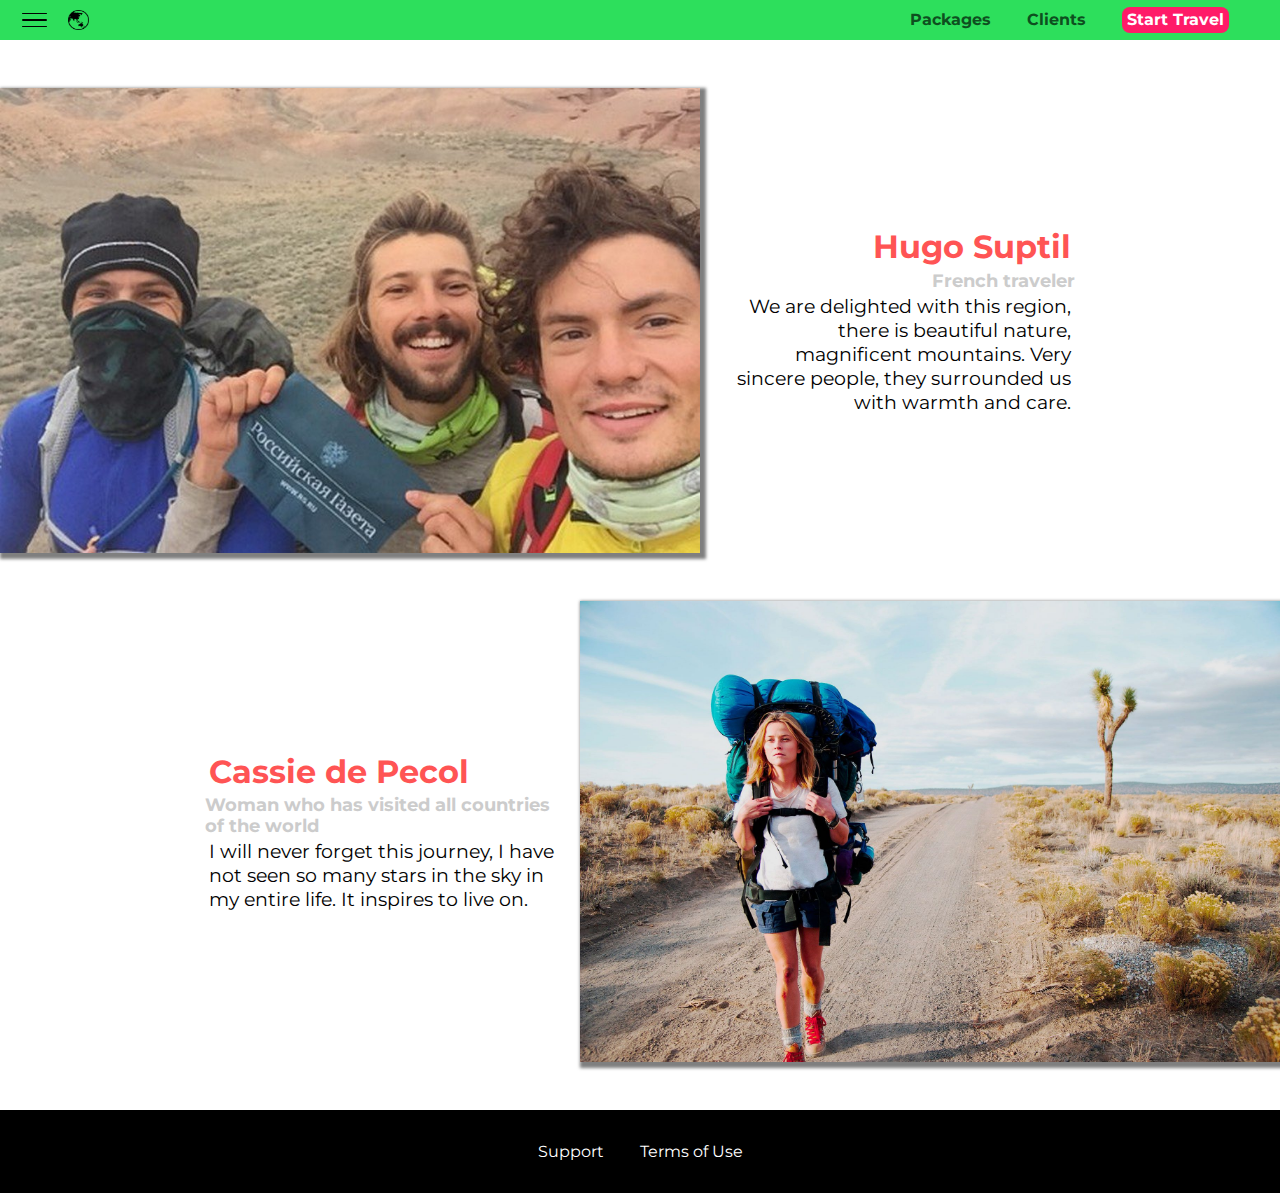
==== clients/index.html @ a16b519d "first commit" ====
<!DOCTYPE html>
<html lang="en">

<head>
    <meta charset="UTF-8">
    <meta http-equiv="X-UA-Compatible" content="ie=edge">
    <meta name="viewport" content="width=device-width, initial-scale=1.0">
    <title>Far East Travel</title>
    <link rel="shortcut icon" href="../favicon.png">
    <link rel="stylesheet" href="../shared.css">
    <link rel="stylesheet" href="customers.css">
</head>

<body>
<div class="backdrop"></div>
<header class="main-header">
    <div>
        <button class="toggle-button">
            <span class="toggle-button__bar"></span>
            <span class="toggle-button__bar"></span>
            <span class="toggle-button__bar"></span>
        </button>
        <a href="../index.html" class="main-header__brand">
            <img src="../favicon.png" alt="FarEast">
        </a>
    </div>
    <nav class="main-nav">
        <ul class="main-nav__items">
            <li class="main-nav__item">
                <a href="../packages/index.html">Packages</a>
            </li>
            <li class="main-nav__item">
                <a href="../clients/index.html">Clients</a>
            </li>
            <li class="main-nav__item main-nav__item--cta">
                <a href="../start-travel/index.html">Start Travel</a>
            </li>
        </ul>
    </nav>
</header>
<nav class="mobile-nav">
    <ul class="mobile-nav__items">
        <li class="mobile-nav__item">
            <a href="../packages/index.html">Packages</a>
        </li>
        <li class="mobile-nav__item">
            <a href="../clients/index.html">Clients</a>
        </li>
        <li class="mobile-nav__item">
            <a href="../start-travel/index.html">Start Travel</a>
        </li>
    </ul>
</nav>
<main>
    <div>
        <div class="testimonial" id="customer-1">
            <div class="testimonial__image-container">
                <img src="./2_testimonial.jpg" alt="Mike Statham - Customer" class="testimonial__image">
            </div>
            <div class="testimonial__info">
                <h1 class="testimonial__name">Hugo Suptil</h1>
                <h2 class="testimonial__subtitle">French traveler
                </h2>
                <p class="testimonial__text">We are delighted with this region, there is beautiful nature, magnificent mountains. Very sincere people, they surrounded us with warmth and care.</p>
            </div>
        </div>
        <div class="testimonial" id="customer-2">

            <div class="testimonial__info">
                <h1 class="testimonial__name">Cassie de Pecol</h1>
                <h2 class="testimonial__subtitle">Woman who has visited all countries of the world
                </h2>
                <p class="testimonial__text">I will never forget this journey, I have not seen so many stars in the sky in my entire life. It inspires to live on.
                </p>
            </div>
            <div class="testimonial__image-container">
                <img src="./1_testimonial.jpeg" alt="John Mellow - Customer" class="testimonial__image">
            </div>
        </div>
    </div>
</main>
<footer class="main-footer">
    <nav>
        <ul class="main-footer__links">
            <li class="main-footer__link">
                <a href="#">Support</a>
            </li>
            <li class="main-footer__link">
                <a href="#">Terms of Use</a>
            </li>
        </ul>
    </nav>
</footer>
<script src="../shared.js"></script>
</body>

</html>
---- shared.css ----
@import url('https://fonts.googleapis.com/css?family=Roboto:100i,400,900');
@import url('https://fonts.googleapis.com/css?family=Anton');
@import url('https://fonts.googleapis.com/css?family=Montserrat:400,700');

* {
    box-sizing: border-box;
}

body {
    font-family: 'Montserrat', sans-serif;
    margin: 0;
}
main{
    min-height: calc(100% - 1.25rem - 6.25rem);
    margin-top: 1.5rem;
}

.backdrop{
    position: fixed;
    display: none;
    top: 0;
    left: 0;
    z-index: 100;
    width: 100vw;
    height: 100vh;
    background: rgba(0,0,0,0.5);
}
.section-title {
    color: #2ddf5c;
    text-align: center;
    margin: 1.25rem;
}

.main-header {
    position: fixed;
    top: 0;
    left: 0;
    width: 100%;
    background: #2ddf5c;
    padding: 0.5rem 1rem;
    z-index: 1;
}
.main-header__brand{
    height: 1.3rem;
    display: inline-block;
    vertical-align: middle;
}
.main-header__brand img{
    height: 100%;
}

.main-header > div {
    display: inline-block;
    vertical-align: middle;
}
.main-nav{

    display: inline-block;
    text-align: right;
    width: calc(100% - 6rem);
    vertical-align: middle;

}
.main-nav__items{
    margin: 0;
    padding: 0;
    list-style: none;

}
.main-nav__item{
    display: inline-block;
    margin: 0 1rem;

}
.main-nav__item a,
.mobile-nav__item a {
    color: #0e4f1f;
    text-decoration: none;
    font-weight: bold;
    padding: 0.2rem 0;
}

.main-nav__item a:hover,
.main-nav__item a:active{
    color: white;
    border-bottom: 5px solid white;

}
.main-nav__item--cta a,
.mobile-nav__item-cta a {
    color: white;
    background: #ff1b68;
    padding: 0.2rem 0.3rem;
    border-radius: 8px;
}
.main-nav__item--cta a:hover,
.main-nav__item--cta a:active,
.mobile-nav__item-cta a:hover,
.mobile-nav__item-cta a:active{
    color: red;
    background: white;
    border: none;
}

.main-footer{
    background-color: black;
    padding: 2rem;
    margin-top: 3rem;
}
.main-footer__links{
    list-style: none;
    margin: 0;
    padding: 0;
    text-align: center;
}
.main-footer__link{
    display: inline-block;
    margin: 0 1rem;
}
.main-footer__link a {
    color: white;
    text-decoration: none;
}
.main-footer__link a:hover,
.main-footer__link a:active{
    color: #cccccc;
}

.mobile-nav {
    display: none;
    position: fixed;
    z-index: 101;
    top: 0;
    left: 0;
    background: white;
    width: 30%;
    height: 100vh;
}

.mobile-nav__items {
    width: 90%;
    height: 100%;
    list-style: none;
    margin: 10% auto;
    padding: 0;
    text-align: center;
}

.mobile-nav__item {
    margin: 1rem 0;
}

.mobile-nav__item a {
    font-size: 1.5rem;
}

.toggle-button {
    width: 3rem;
    background: transparent;
    border: none;
    cursor: pointer;
    padding-top: 0;
    padding-bottom: 0;
    vertical-align: middle;
}

.toggle-button:focus {
    outline: none;
}

.toggle-button__bar {
    width: 70%;
    height: 0.1rem;
    background: black;
    display: block;
    margin: 0.3rem 0;
    border-radius: 20px;
}
.open{
    display: block !important;
}
.button{
    background-color: #0e4f1f;
    color: white;
    border: 1px solid #0e4f1f;;
    font: inherit;
    cursor: pointer;
    padding: 0.5rem;
    border-radius: 10px;
    font-weight: bold;
}
.button[disabled] {
    cursor: not-allowed;
    border: #a1a1a1;
    background: #cccccc;
    color: #6a6666;
}
---- clients/customers.css ----
main{
  padding-top: 1rem;
}
.testimonial {
  font-size: 1.2rem;
}
.testimonial__image-container{
  width: 100%;
  box-shadow: 3px 3px 3px 3px rgba(0,0,0,0.5);
}
.testimonial__image{
  width: 100%;
  vertical-align: middle;

}
.testimonial__info {
    text-align: right;
  padding: 0.9rem;
  vertical-align: middle;
  width: 100%;
}

#customer-2.testimonial {
  text-align: right;
}

#customer-2 .testimonial__info {
  text-align: left;
}

.testimonial__name {
  margin: 0.2rem;
  color: #ff5454;
  font-size: 2rem;
}

.testimonial__subtitle {
  margin: 0;
  color: #ccc;
  font-size: 1.1rem;
}

.testimonial__subtitle a {
  color: inherit;
  text-decoration: none;
}

.testimonial__subtitle a:hover,
.testimonial__subtitle a:active {
  color: #7a7a7a;
}

.testimonial__text {
  margin: 0.2rem;
}

@media (min-width: 45rem)  {
  .testimonial {
    margin: 3rem auto;
    max-width: 1500px;
  }

  .testimonial__image-container {
    width: 65%;
    max-width: 700px;
    display: inline-block;
    vertical-align: middle;
  }
  .testimonial__info {
    display: inline-block;
    width: 30%;
    vertical-align: middle;
  }

  .testimonial__list {
    width: 80%;
    margin: auto;
  }
  #customer-2.testimonial {
    text-align: right;
  }

  #customer-2 .testimonial__info {
    text-align: left;
  }

}
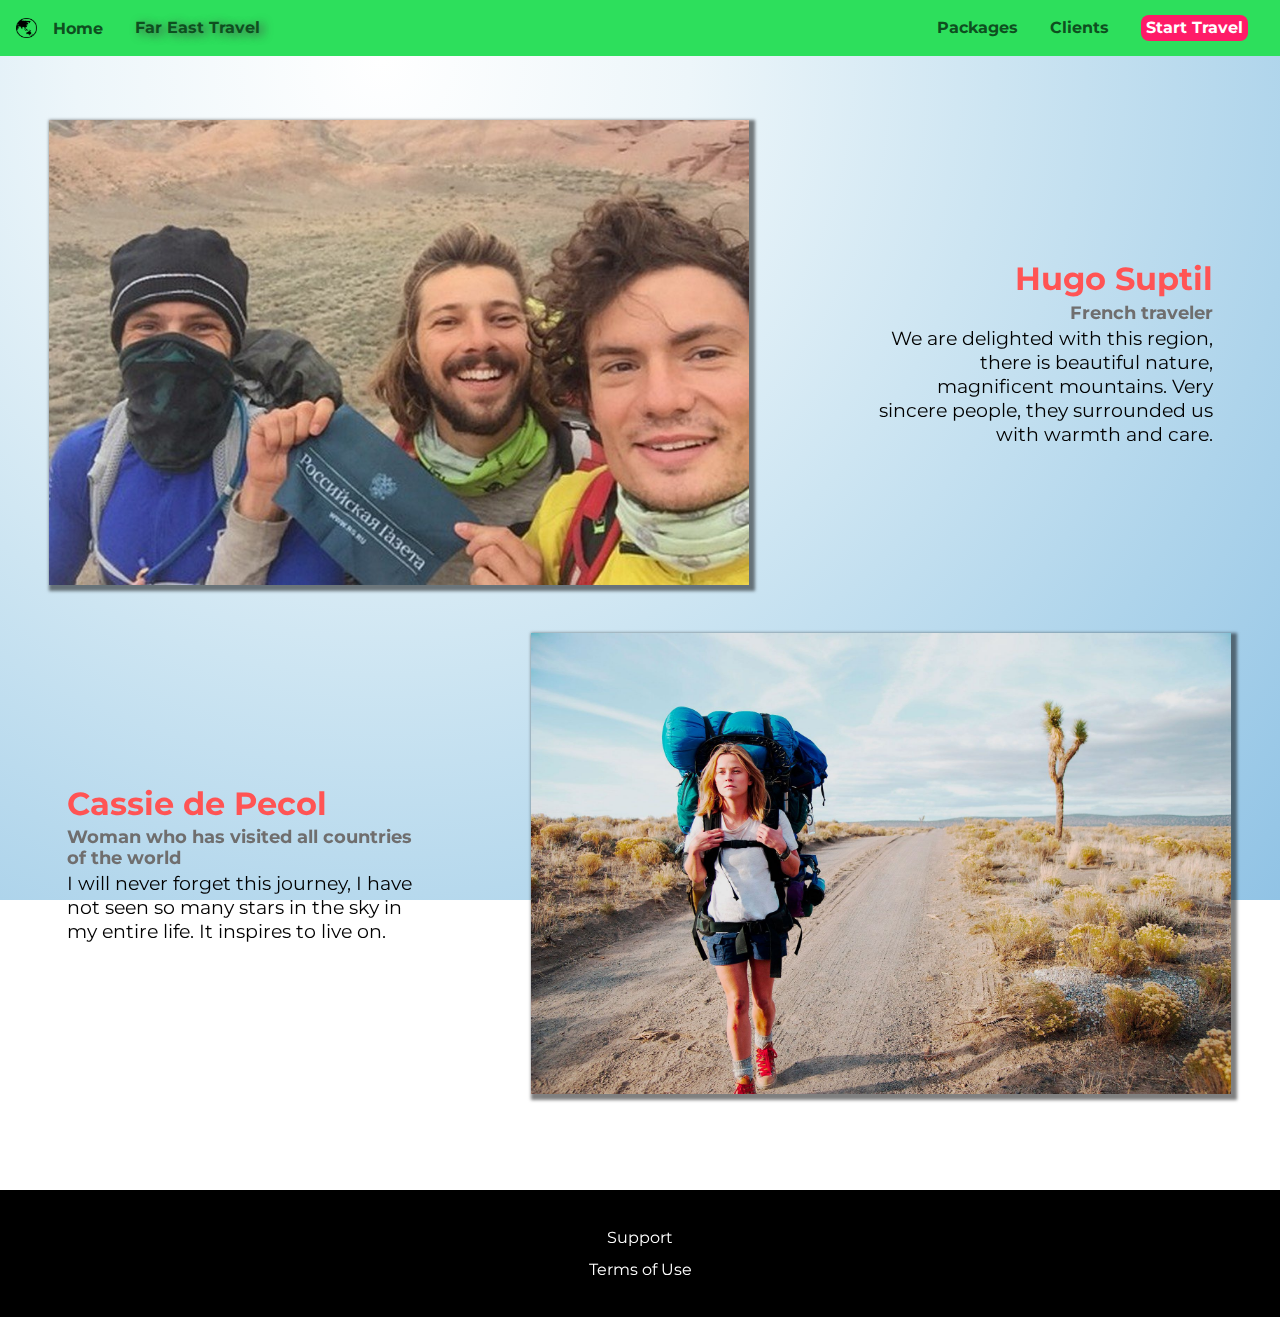
==== commit f18af9d7: "Final fix, sass" ====
--- a/clients/index.html
+++ b/clients/index.html
@@ -12,9 +12,10 @@
 </head>
 
 <body>
+<div class="background"></div>
 <div class="backdrop"></div>
 <header class="main-header">
-    <div>
+    <div class="main-header__bar-div">
         <button class="toggle-button">
             <span class="toggle-button__bar"></span>
             <span class="toggle-button__bar"></span>
@@ -22,7 +23,9 @@
         </button>
         <a href="../index.html" class="main-header__brand">
             <img src="../favicon.png" alt="FarEast">
+            <p>Home</p>
         </a>
+        <p class="main-header__logo">Far East Travel</p>
     </div>
     <nav class="main-nav">
         <ul class="main-nav__items">
@@ -65,16 +68,15 @@
             </div>
         </div>
         <div class="testimonial" id="customer-2">
-
+            <div class="testimonial__image-container">
+                <img src="./1_testimonial.jpeg" alt="John Mellow - Customer" class="testimonial__image">
+            </div>
             <div class="testimonial__info">
                 <h1 class="testimonial__name">Cassie de Pecol</h1>
                 <h2 class="testimonial__subtitle">Woman who has visited all countries of the world
                 </h2>
                 <p class="testimonial__text">I will never forget this journey, I have not seen so many stars in the sky in my entire life. It inspires to live on.
                 </p>
-            </div>
-            <div class="testimonial__image-container">
-                <img src="./1_testimonial.jpeg" alt="John Mellow - Customer" class="testimonial__image">
             </div>
         </div>
     </div>
--- a/shared.css
+++ b/shared.css
@@ -1,197 +1,329 @@
-@import url('https://fonts.googleapis.com/css?family=Roboto:100i,400,900');
-@import url('https://fonts.googleapis.com/css?family=Anton');
-@import url('https://fonts.googleapis.com/css?family=Montserrat:400,700');
+@import url("https://fonts.googleapis.com/css?family=Roboto:100i,400,900");
+@import url("https://fonts.googleapis.com/css?family=Anton");
+@import url("https://fonts.googleapis.com/css?family=Montserrat:400,700");
+:root {
+  --dark-green: #0e4f1f;
+  --light-green: #2ddf5c;
+  --red-highlighted: #ff1b68;
+}
 
 * {
-    box-sizing: border-box;
+  -webkit-box-sizing: border-box;
+  box-sizing: border-box;
+}
+
+html {
+  height: 100%;
 }
 
 body {
-    font-family: 'Montserrat', sans-serif;
-    margin: 0;
-}
-main{
-    min-height: calc(100% - 1.25rem - 6.25rem);
-    margin-top: 1.5rem;
-}
-
-.backdrop{
-    position: fixed;
+  font-family: "Montserrat", sans-serif;
+  margin: 0;
+  display: grid;
+  grid-template-rows: 3.5rem auto fit-content(8rem);
+  grid-template-areas: "header" "main" "footer";
+  height: 100%;
+}
+
+main {
+  grid-area: main;
+  margin: 0;
+}
+
+.backdrop {
+  display: none;
+  position: fixed;
+  opacity: 0;
+  -webkit-transition: opacity 0.3s linear;
+  -o-transition: opacity 0.3s linear;
+  transition: opacity 0.3s linear;
+  top: 0;
+  left: 0;
+  z-index: 100;
+  width: 100vw;
+  height: 100vh;
+  background: rgba(0, 0, 0, 0.6);
+}
+
+.main-header {
+  grid-area: header;
+  position: fixed;
+  top: 0;
+  left: 0;
+  width: 100%;
+  background: var(--light-green);
+  height: 3.5rem;
+  padding: 0.5rem 1rem;
+  z-index: 1;
+  display: -webkit-box;
+  display: -ms-flexbox;
+  display: flex;
+  -webkit-box-align: center;
+  -ms-flex-align: center;
+  align-items: center;
+  -webkit-box-pack: justify;
+  -ms-flex-pack: justify;
+  justify-content: space-between;
+}
+
+.main-nav {
+  display: none;
+}
+.main-nav a {
+  color: #0e4f1f;
+  text-decoration: none;
+  font-weight: bold;
+  padding: 0.2rem 0;
+}
+.main-nav a:hover, .main-nav a:active {
+  color: white;
+}
+.main-nav .main-nav__items {
+  margin: 0;
+  padding: 0;
+  list-style: none;
+  display: -webkit-box;
+  display: -ms-flexbox;
+  display: flex;
+  -webkit-box-align: center;
+  -ms-flex-align: center;
+  align-items: center;
+}
+.main-nav .main-nav__items .main-nav__item {
+  margin: 0 1rem;
+}
+.main-nav .main-nav__items .main-nav__item--cta {
+  -webkit-animation: wiggle 400ms 3s 6 ease-out none;
+  animation: wiggle 400ms 3s 6 ease-out none;
+}
+.main-nav .main-nav__items .main-nav__item--cta a {
+  color: white;
+  background: var(--red-highlighted);
+  padding: 0.2rem 0.3rem;
+  border-radius: 8px;
+}
+.main-nav .main-nav__items .main-nav__item--cta a:hover, .main-nav .main-nav__items .main-nav__item--cta a:active {
+  color: red;
+  background: white;
+  border: none;
+}
+
+.main-header__bar-div {
+  display: flex;
+  justify-content: center;
+  align-items: center;
+  margin: 0;
+  padding: 0;
+}
+.main-header__bar-div .toggle-button {
+  width: 3rem;
+  background: transparent;
+  border: none;
+  cursor: pointer;
+  padding-top: 0;
+  padding-bottom: 0;
+  vertical-align: middle;
+}
+.main-header__bar-div .toggle-button:focus {
+  outline: none;
+}
+.main-header__bar-div .toggle-button .toggle-button__bar {
+  width: 70%;
+  height: 0.1rem;
+  background: black;
+  display: block;
+  margin: 0.3rem 0;
+  border-radius: 20px;
+}
+.main-header__bar-div .main-header__brand {
+  height: 1.3rem;
+  color: #0e4f1f;
+  text-decoration: none;
+  font-weight: bold;
+  padding: 0.2rem 0;
+  display: flex;
+  justify-content: center;
+  align-items: center;
+}
+.main-header__bar-div .main-header__brand img {
+  height: 1.3rem;
+  text-align: center;
+}
+.main-header__bar-div .main-header__brand p {
+  display: inline-block;
+  margin: 0 1rem;
+}
+.main-header__bar-div .main-header__brand:hover, .main-header__bar-div .main-header__brand:active {
+  color: white;
+}
+.main-header__bar-div .main-header__logo {
+  margin: 0 1rem;
+  color: #0e4f1f;
+  text-shadow: 4px 2px 10px #484e48;
+  font-weight: bolder;
+  font-size: 1rem;
+}
+
+.mobile-nav {
+  display: none;
+  position: fixed;
+  z-index: 101;
+  top: 0;
+  left: 0;
+  background: white;
+  width: 30%;
+  height: 100vh;
+}
+.mobile-nav .mobile-nav__items {
+  display: -webkit-box;
+  display: -ms-flexbox;
+  display: flex;
+  -webkit-box-orient: vertical;
+  -webkit-box-direction: normal;
+  -ms-flex-direction: column;
+  flex-direction: column;
+  -webkit-box-pack: center;
+  -ms-flex-pack: center;
+  justify-content: center;
+  -webkit-box-align: center;
+  -ms-flex-align: center;
+  align-items: center;
+  width: 90%;
+  height: 100%;
+  list-style: none;
+  margin: 0 auto;
+  padding: 0;
+}
+.mobile-nav .mobile-nav__items .mobile-nav__item {
+  margin: 1rem 0;
+}
+.mobile-nav .mobile-nav__items .mobile-nav__item a {
+  font-size: 1.5rem;
+  color: #0e4f1f;
+  text-decoration: none;
+  font-weight: bold;
+  padding: 0.2rem 0;
+}
+.mobile-nav .mobile-nav__items .mobile-nav__item a:hover, .mobile-nav .mobile-nav__items .mobile-nav__item a:active {
+  color: #998f8f;
+}
+
+.main-footer {
+  background-color: black;
+  padding: 2rem;
+  margin-top: 3rem;
+  grid-area: footer;
+}
+.main-footer .main-footer__links {
+  display: -webkit-box;
+  display: -ms-flexbox;
+  display: flex;
+  -webkit-box-orient: vertical;
+  -webkit-box-direction: normal;
+  -ms-flex-direction: column;
+  flex-direction: column;
+  -webkit-box-align: center;
+  -ms-flex-align: center;
+  align-items: center;
+  -webkit-box-pack: center;
+  -ms-flex-pack: center;
+  justify-content: center;
+  list-style: none;
+  margin: 0;
+  padding: 0;
+}
+.main-footer .main-footer__links .main-footer__link {
+  margin: 0.4rem 0;
+}
+.main-footer .main-footer__links .main-footer__link a {
+  color: white;
+  text-decoration: none;
+}
+.main-footer .main-footer__links .main-footer__link a:hover, .main-footer .main-footer__links .main-footer__link a:active {
+  color: #cccccc;
+}
+
+.open {
+  display: block !important;
+  opacity: 1 !important;
+  -webkit-transform: translateY(0) !important;
+  -ms-transform: translateY(0) !important;
+  transform: translateY(0) !important;
+}
+
+.button {
+  background-color: var(--dark-green);
+  color: white;
+  border: 1px solid var(--dark-green);
+  font: inherit;
+  cursor: pointer;
+  padding: 0.5rem;
+  border-radius: 10px;
+  font-weight: bold;
+}
+.button [disabled] {
+  cursor: not-allowed;
+  border: #a1a1a1;
+  background: #cccccc;
+  color: #6a6666;
+}
+.button:hover, .button:active {
+  background-color: white;
+  color: #0e4f1f;
+}
+
+.background {
+  width: 100%;
+  height: 100vh;
+  background: radial-gradient(circle at 29.83% 6.76%, #ffffff 0, #edf6fa 25%, #cde5f2 50%, #aed4eb 75%, #91c3e5 100%);
+  position: fixed;
+  z-index: -1;
+}
+
+.show-element {
+  opacity: 1 !important;
+  transition: all 1s !important;
+  transform: translateY(0%) !important;
+}
+
+@media (min-width: 45rem) {
+  .toggle-button {
     display: none;
-    top: 0;
-    left: 0;
-    z-index: 100;
-    width: 100vw;
-    height: 100vh;
-    background: rgba(0,0,0,0.5);
-}
-.section-title {
-    color: #2ddf5c;
-    text-align: center;
-    margin: 1.25rem;
-}
-
-.main-header {
-    position: fixed;
-    top: 0;
-    left: 0;
-    width: 100%;
-    background: #2ddf5c;
-    padding: 0.5rem 1rem;
-    z-index: 1;
-}
-.main-header__brand{
-    height: 1.3rem;
-    display: inline-block;
-    vertical-align: middle;
-}
-.main-header__brand img{
-    height: 100%;
-}
-
-.main-header > div {
-    display: inline-block;
-    vertical-align: middle;
-}
-.main-nav{
-
-    display: inline-block;
-    text-align: right;
-    width: calc(100% - 6rem);
-    vertical-align: middle;
-
-}
-.main-nav__items{
-    margin: 0;
-    padding: 0;
-    list-style: none;
-
-}
-.main-nav__item{
-    display: inline-block;
+  }
+
+  .main-nav {
+    display: -webkit-box;
+    display: -ms-flexbox;
+    display: flex;
+  }
+
+  .main-footer__links {
+    -webkit-box-orient: horizontal;
+    -webkit-box-direction: normal;
+    -ms-flex-direction: row;
+    flex-direction: row;
+    -webkit-box-pack: center;
+    -ms-flex-pack: center;
+    justify-content: center;
+  }
+  .main-footer__links .main-footer__link {
     margin: 0 1rem;
-
-}
-.main-nav__item a,
-.mobile-nav__item a {
-    color: #0e4f1f;
-    text-decoration: none;
-    font-weight: bold;
-    padding: 0.2rem 0;
-}
-
-.main-nav__item a:hover,
-.main-nav__item a:active{
-    color: white;
-    border-bottom: 5px solid white;
-
-}
-.main-nav__item--cta a,
-.mobile-nav__item-cta a {
-    color: white;
-    background: #ff1b68;
-    padding: 0.2rem 0.3rem;
-    border-radius: 8px;
-}
-.main-nav__item--cta a:hover,
-.main-nav__item--cta a:active,
-.mobile-nav__item-cta a:hover,
-.mobile-nav__item-cta a:active{
-    color: red;
-    background: white;
-    border: none;
-}
-
-.main-footer{
-    background-color: black;
-    padding: 2rem;
-    margin-top: 3rem;
-}
-.main-footer__links{
-    list-style: none;
-    margin: 0;
-    padding: 0;
-    text-align: center;
-}
-.main-footer__link{
-    display: inline-block;
-    margin: 0 1rem;
-}
-.main-footer__link a {
-    color: white;
-    text-decoration: none;
-}
-.main-footer__link a:hover,
-.main-footer__link a:active{
-    color: #cccccc;
-}
-
-.mobile-nav {
-    display: none;
-    position: fixed;
-    z-index: 101;
-    top: 0;
-    left: 0;
-    background: white;
-    width: 30%;
-    height: 100vh;
-}
-
-.mobile-nav__items {
-    width: 90%;
-    height: 100%;
-    list-style: none;
-    margin: 10% auto;
-    padding: 0;
-    text-align: center;
-}
-
-.mobile-nav__item {
-    margin: 1rem 0;
-}
-
-.mobile-nav__item a {
-    font-size: 1.5rem;
-}
-
-.toggle-button {
-    width: 3rem;
-    background: transparent;
-    border: none;
-    cursor: pointer;
-    padding-top: 0;
-    padding-bottom: 0;
-    vertical-align: middle;
-}
-
-.toggle-button:focus {
-    outline: none;
-}
-
-.toggle-button__bar {
-    width: 70%;
-    height: 0.1rem;
-    background: black;
-    display: block;
-    margin: 0.3rem 0;
-    border-radius: 20px;
-}
-.open{
-    display: block !important;
-}
-.button{
-    background-color: #0e4f1f;
-    color: white;
-    border: 1px solid #0e4f1f;;
-    font: inherit;
-    cursor: pointer;
-    padding: 0.5rem;
-    border-radius: 10px;
-    font-weight: bold;
-}
-.button[disabled] {
-    cursor: not-allowed;
-    border: #a1a1a1;
-    background: #cccccc;
-    color: #6a6666;
-}+  }
+
+  @keyframes wiggle {
+    0% {
+      -webkit-transform: rotateZ(0);
+      transform: rotateZ(0);
+    }
+    50% {
+      -webkit-transform: rotateZ(-10deg);
+      transform: rotateZ(-10deg);
+    }
+    100% {
+      -webkit-transform: rotateZ(10deg);
+      transform: rotateZ(10deg);
+    }
+  }
+}
+
+/*# sourceMappingURL=shared.css.map */
--- a/clients/customers.css
+++ b/clients/customers.css
@@ -1,23 +1,50 @@
-main{
+main {
   padding-top: 1rem;
 }
+
 .testimonial {
   font-size: 1.2rem;
+  display: -webkit-box;
+  display: -ms-flexbox;
+  display: flex;
+  flex-direction: column;
+  -webkit-box-align: center;
+  -ms-flex-align: center;
+  align-items: center;
+  -ms-flex-pack: distribute;
+  justify-content: space-around;
 }
-.testimonial__image-container{
-  width: 100%;
-  box-shadow: 3px 3px 3px 3px rgba(0,0,0,0.5);
+.testimonial .testimonial__image-container {
+  width: 60%;
+  -webkit-box-shadow: 3px 3px 3px 3px rgba(0, 0, 0, 0.5);
+  box-shadow: 3px 3px 3px 3px rgba(0, 0, 0, 0.5);
 }
-.testimonial__image{
+.testimonial .testimonial__image-container .testimonial__image {
   width: 100%;
   vertical-align: middle;
-
 }
-.testimonial__info {
-    text-align: right;
+.testimonial .testimonial__info {
+  text-align: right;
   padding: 0.9rem;
   vertical-align: middle;
   width: 100%;
+}
+.testimonial .testimonial__info .testimonial__name {
+  margin: 0.2rem;
+  color: #ff5454;
+  font-size: 2rem;
+}
+.testimonial .testimonial__info .testimonial__subtitle {
+  margin: 0.2rem;
+  color: #6f6e6e;
+  font-size: 1.1rem;
+}
+.testimonial .testimonial__info .testimonial__subtitle a {
+  color: inherit;
+  text-decoration: none;
+}
+.testimonial .testimonial__info .testimonial__text {
+  margin: 0.2rem;
 }
 
 #customer-2.testimonial {
@@ -28,60 +55,49 @@
   text-align: left;
 }
 
-.testimonial__name {
-  margin: 0.2rem;
-  color: #ff5454;
-  font-size: 2rem;
-}
-
-.testimonial__subtitle {
-  margin: 0;
-  color: #ccc;
-  font-size: 1.1rem;
-}
-
-.testimonial__subtitle a {
-  color: inherit;
-  text-decoration: none;
-}
-
-.testimonial__subtitle a:hover,
-.testimonial__subtitle a:active {
-  color: #7a7a7a;
-}
-
-.testimonial__text {
-  margin: 0.2rem;
-}
-
-@media (min-width: 45rem)  {
+@media (min-width: 45rem) {
   .testimonial {
     margin: 3rem auto;
     max-width: 1500px;
+    flex-direction: row;
   }
-
-  .testimonial__image-container {
+  .testimonial .testimonial__image-container {
     width: 65%;
     max-width: 700px;
-    display: inline-block;
-    vertical-align: middle;
   }
-  .testimonial__info {
+  .testimonial .testimonial__info {
     display: inline-block;
     width: 30%;
     vertical-align: middle;
   }
 
-  .testimonial__list {
-    width: 80%;
-    margin: auto;
-  }
-  #customer-2.testimonial {
-    text-align: right;
+  #customer-1:first-child .testimonial__image-container {
+    -webkit-animation: flip-customers 1s ease-out forwards;
+    animation: flip-customers 1s ease-out forwards;
   }
 
-  #customer-2 .testimonial__info {
-    text-align: left;
+  #customer-2 .testimonial__image-container {
+    order: 1;
+  }
+  #customer-2 .testimonial__image-container:first-child {
+    -webkit-animation: flip-customers 1s ease-out forwards;
+    animation: flip-customers 1s ease-out forwards;
   }
 
-}+  @keyframes flip-customers {
+    0% {
+      -webkit-transform: rotateY(0);
+      transform: rotateY(0);
+    }
+    50% {
+      -webkit-transform: rotateY(160deg);
+      transform: rotateY(160deg);
+    }
+    100% {
+      -webkit-transform: rotateY(360deg);
+      transform: rotateY(360deg);
+    }
+  }
+}
+
+/*# sourceMappingURL=customers.css.map */
